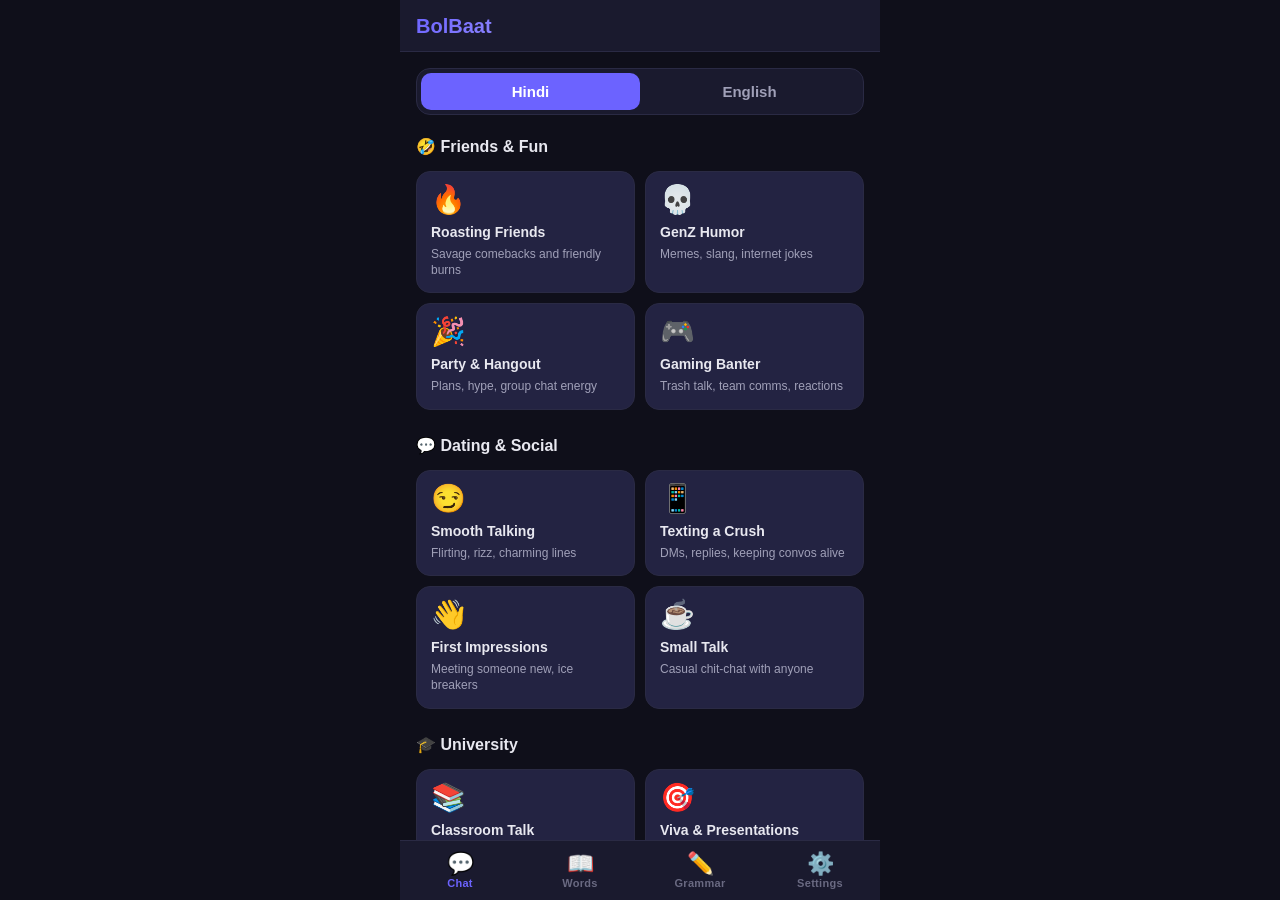
==== index.html @ b91c664c "feat: build BolBaat - AI-powered Hindi & English language learning PWA Chat-first language learning " ====
<!DOCTYPE html>
<html lang="en">
<head>
  <meta charset="UTF-8">
  <meta name="viewport" content="width=device-width, initial-scale=1.0, maximum-scale=1.0, user-scalable=no">
  <meta name="theme-color" content="#0f0f1a">
  <meta name="apple-mobile-web-app-capable" content="yes">
  <meta name="apple-mobile-web-app-status-bar-style" content="black-translucent">
  <link rel="manifest" href="manifest.json">
  <link rel="icon" type="image/svg+xml" href="assets/icons/icon.svg">
  <link rel="apple-touch-icon" href="assets/icons/icon-192.png">
  <title>BolBaat</title>
  <link rel="stylesheet" href="css/styles.css">
</head>
<body>
  <div id="app">
    <!-- Header -->
    <header id="app-header">
      <h1 id="header-title">BolBaat</h1>
      <div id="header-actions"></div>
    </header>

    <!-- Screen containers -->
    <main id="screens">
      <section id="screen-home" class="screen active"></section>
      <section id="screen-chat" class="screen"></section>
      <section id="screen-wordbank" class="screen"></section>
      <section id="screen-grammar" class="screen"></section>
      <section id="screen-settings" class="screen"></section>
    </main>

    <!-- Bottom Navigation -->
    <nav id="bottom-nav">
      <button class="nav-btn active" data-screen="home">
        <span class="nav-icon">💬</span>
        <span class="nav-label">Chat</span>
      </button>
      <button class="nav-btn" data-screen="wordbank">
        <span class="nav-icon">📖</span>
        <span class="nav-label">Words</span>
      </button>
      <button class="nav-btn" data-screen="grammar">
        <span class="nav-icon">✏️</span>
        <span class="nav-label">Grammar</span>
      </button>
      <button class="nav-btn" data-screen="settings">
        <span class="nav-icon">⚙️</span>
        <span class="nav-label">Settings</span>
      </button>
    </nav>

    <!-- Word Detail Popup (overlay) -->
    <div id="word-popup" class="popup hidden"></div>

    <!-- Toast container -->
    <div id="toast-container"></div>
  </div>

  <script src="js/storage.js"></script>
  <script src="js/scenarios.js"></script>
  <script src="js/ai.js"></script>
  <script src="js/chat.js"></script>
  <script src="js/wordbank.js"></script>
  <script src="js/grammar.js"></script>
  <script src="js/app.js"></script>
</body>
</html>
---- css/styles.css ----
/* ───── CSS Variables & Theme ───── */
:root {
  --bg-primary: #0f0f1a;
  --bg-secondary: #1a1a2e;
  --bg-card: #232342;
  --bg-card-hover: #2a2a50;
  --bg-input: #1e1e36;
  --text-primary: #e8e8f0;
  --text-secondary: #a0a0b8;
  --text-muted: #6a6a82;
  --accent: #6c63ff;
  --accent-light: #8b83ff;
  --accent-dim: rgba(108, 99, 255, 0.15);
  --success: #4caf50;
  --warning: #ff9800;
  --error: #f44336;
  --correction-grammar: #ff6b6b;
  --correction-word: #ffd93d;
  --correction-style: #6bcb77;
  --border: #2a2a44;
  --shadow: rgba(0, 0, 0, 0.3);
  --nav-height: 60px;
  --header-height: 52px;
  --radius: 14px;
  --radius-sm: 8px;
  --radius-xs: 6px;
}

.light-theme {
  --bg-primary: #f5f5fa;
  --bg-secondary: #ffffff;
  --bg-card: #ffffff;
  --bg-card-hover: #f0f0f5;
  --bg-input: #f0f0f5;
  --text-primary: #1a1a2e;
  --text-secondary: #555570;
  --text-muted: #8888a0;
  --border: #e0e0ea;
  --shadow: rgba(0, 0, 0, 0.08);
}

/* ───── Reset & Base ───── */
*, *::before, *::after {
  margin: 0;
  padding: 0;
  box-sizing: border-box;
}

html, body {
  height: 100%;
  overflow: hidden;
}

body {
  font-family: -apple-system, BlinkMacSystemFont, 'Segoe UI', Roboto, sans-serif;
  background: var(--bg-primary);
  color: var(--text-primary);
  line-height: 1.5;
  -webkit-font-smoothing: antialiased;
  -webkit-tap-highlight-color: transparent;
  user-select: none;
}

#app {
  display: flex;
  flex-direction: column;
  height: 100vh;
  height: 100dvh;
  max-width: 480px;
  margin: 0 auto;
  position: relative;
}

/* ───── Header ───── */
#app-header {
  display: flex;
  align-items: center;
  justify-content: space-between;
  height: var(--header-height);
  padding: 0 16px;
  background: var(--bg-secondary);
  border-bottom: 1px solid var(--border);
  flex-shrink: 0;
  z-index: 10;
}

#header-title {
  font-size: 20px;
  font-weight: 700;
  background: linear-gradient(135deg, var(--accent), var(--accent-light));
  -webkit-background-clip: text;
  -webkit-text-fill-color: transparent;
  background-clip: text;
}

#header-actions {
  display: flex;
  gap: 8px;
}

.header-btn {
  background: var(--bg-card);
  border: 1px solid var(--border);
  color: var(--text-primary);
  padding: 6px 12px;
  border-radius: var(--radius-sm);
  font-size: 14px;
  font-weight: 600;
  cursor: pointer;
  transition: background 0.2s;
}

.header-btn:active {
  background: var(--accent-dim);
}

/* ───── Screens ───── */
#screens {
  flex: 1;
  overflow: hidden;
  position: relative;
}

.screen {
  position: absolute;
  inset: 0;
  overflow-y: auto;
  overflow-x: hidden;
  -webkit-overflow-scrolling: touch;
  padding: 16px;
  opacity: 0;
  transform: translateY(8px);
  pointer-events: none;
  transition: opacity 0.25s ease, transform 0.25s ease;
}

.screen.active {
  opacity: 1;
  transform: translateY(0);
  pointer-events: auto;
}

/* ───── Bottom Navigation ───── */
#bottom-nav {
  display: flex;
  height: var(--nav-height);
  background: var(--bg-secondary);
  border-top: 1px solid var(--border);
  flex-shrink: 0;
  z-index: 10;
  padding-bottom: env(safe-area-inset-bottom, 0);
}

#bottom-nav.hidden {
  display: none;
}

.nav-btn {
  flex: 1;
  display: flex;
  flex-direction: column;
  align-items: center;
  justify-content: center;
  gap: 2px;
  background: none;
  border: none;
  color: var(--text-muted);
  cursor: pointer;
  transition: color 0.2s;
  font-family: inherit;
  padding: 4px;
}

.nav-btn.active {
  color: var(--accent);
}

.nav-icon {
  font-size: 22px;
  line-height: 1;
}

.nav-label {
  font-size: 11px;
  font-weight: 600;
  letter-spacing: 0.3px;
}

/* ───── Home Screen ───── */
.home-container {
  padding-bottom: 20px;
}

.lang-toggle {
  display: flex;
  background: var(--bg-secondary);
  border-radius: var(--radius);
  padding: 4px;
  margin-bottom: 20px;
  border: 1px solid var(--border);
}

.lang-toggle button {
  flex: 1;
  padding: 10px;
  border: none;
  border-radius: 10px;
  background: transparent;
  color: var(--text-secondary);
  font-size: 15px;
  font-weight: 600;
  cursor: pointer;
  transition: all 0.25s;
  font-family: inherit;
}

.lang-toggle button.active {
  background: var(--accent);
  color: white;
}

.category-section {
  margin-bottom: 24px;
}

.category-title {
  font-size: 16px;
  font-weight: 700;
  margin-bottom: 12px;
  color: var(--text-primary);
}

.scenario-grid {
  display: grid;
  grid-template-columns: repeat(2, 1fr);
  gap: 10px;
}

.scenario-card {
  display: flex;
  flex-direction: column;
  gap: 4px;
  padding: 14px;
  background: var(--bg-card);
  border-radius: var(--radius);
  border: 1px solid var(--border);
  cursor: pointer;
  transition: all 0.2s;
}

.scenario-card:active {
  background: var(--bg-card-hover);
  transform: scale(0.97);
}

.scenario-emoji {
  font-size: 28px;
  line-height: 1;
}

.scenario-title {
  font-size: 14px;
  font-weight: 600;
  color: var(--text-primary);
  margin-top: 4px;
}

.scenario-desc {
  font-size: 12px;
  color: var(--text-secondary);
  line-height: 1.3;
}

/* ───── Chat Interface ───── */
#screen-chat {
  padding: 0;
  display: flex;
  flex-direction: column;
}

#screen-chat.active {
  display: flex;
}

.chat-messages {
  flex: 1;
  overflow-y: auto;
  -webkit-overflow-scrolling: touch;
  padding: 16px;
  display: flex;
  flex-direction: column;
  gap: 10px;
}

.chat-bubble {
  max-width: 85%;
  padding: 10px 14px;
  border-radius: 18px;
  animation: bubbleIn 0.25s ease;
  word-wrap: break-word;
}

@keyframes bubbleIn {
  from {
    opacity: 0;
    transform: translateY(10px) scale(0.95);
  }
  to {
    opacity: 1;
    transform: translateY(0) scale(1);
  }
}

.chat-bubble.user {
  align-self: flex-end;
  background: var(--accent);
  color: white;
  border-bottom-right-radius: 4px;
}

.chat-bubble.assistant {
  align-self: flex-start;
  background: var(--bg-card);
  color: var(--text-primary);
  border-bottom-left-radius: 4px;
  border: 1px solid var(--border);
}

.bubble-text {
  font-size: 15px;
  line-height: 1.5;
}

.tappable-word {
  cursor: pointer;
  border-radius: 3px;
  transition: background 0.15s;
}

.chat-bubble.assistant .tappable-word:active {
  background: var(--accent-dim);
}

/* Corrections */
.corrections {
  margin-top: 10px;
  padding-top: 10px;
  border-top: 1px solid var(--border);
  display: flex;
  flex-direction: column;
  gap: 6px;
}

.correction {
  font-size: 13px;
  padding: 6px 10px;
  border-radius: var(--radius-xs);
  line-height: 1.4;
}

.correction.grammar {
  background: rgba(255, 107, 107, 0.1);
  border-left: 3px solid var(--correction-grammar);
  color: var(--correction-grammar);
}

.correction.word {
  background: rgba(255, 217, 61, 0.1);
  border-left: 3px solid var(--correction-word);
  color: var(--correction-word);
}

.correction.style {
  background: rgba(107, 203, 119, 0.1);
  border-left: 3px solid var(--correction-style);
  color: var(--correction-style);
}

.chat-system {
  text-align: center;
  font-size: 13px;
  color: var(--text-muted);
  padding: 8px 16px;
  background: var(--accent-dim);
  border-radius: var(--radius);
  align-self: center;
}

/* Typing indicator */
.typing-indicator {
  display: flex;
  gap: 4px;
  padding: 14px 18px;
  align-items: center;
}

.typing-indicator span {
  width: 8px;
  height: 8px;
  background: var(--text-muted);
  border-radius: 50%;
  animation: typingDot 1.4s infinite;
}

.typing-indicator span:nth-child(2) {
  animation-delay: 0.2s;
}

.typing-indicator span:nth-child(3) {
  animation-delay: 0.4s;
}

@keyframes typingDot {
  0%, 60%, 100% { transform: translateY(0); opacity: 0.4; }
  30% { transform: translateY(-6px); opacity: 1; }
}

/* Chat input bar */
.chat-input-bar {
  display: flex;
  gap: 8px;
  padding: 10px 16px;
  padding-bottom: calc(10px + env(safe-area-inset-bottom, 0));
  background: var(--bg-secondary);
  border-top: 1px solid var(--border);
  flex-shrink: 0;
}

.chat-input-bar input {
  flex: 1;
  padding: 10px 16px;
  border-radius: 24px;
  border: 1px solid var(--border);
  background: var(--bg-input);
  color: var(--text-primary);
  font-size: 15px;
  outline: none;
  font-family: inherit;
  transition: border-color 0.2s;
}

.chat-input-bar input:focus {
  border-color: var(--accent);
}

.chat-input-bar input::placeholder {
  color: var(--text-muted);
}

#chat-send {
  width: 44px;
  height: 44px;
  border-radius: 50%;
  border: none;
  background: var(--accent);
  color: white;
  font-size: 18px;
  cursor: pointer;
  display: flex;
  align-items: center;
  justify-content: center;
  flex-shrink: 0;
  transition: background 0.2s, transform 0.1s;
}

#chat-send:active {
  transform: scale(0.9);
}

#chat-send:disabled {
  background: var(--text-muted);
}

/* ───── Word Popup ───── */
.popup {
  position: fixed;
  inset: 0;
  background: rgba(0, 0, 0, 0.6);
  display: flex;
  align-items: flex-end;
  justify-content: center;
  z-index: 100;
  animation: fadeIn 0.2s;
}

.popup.hidden {
  display: none;
}

@keyframes fadeIn {
  from { opacity: 0; }
  to { opacity: 1; }
}

.popup-content {
  width: 100%;
  max-width: 480px;
  max-height: 75vh;
  background: var(--bg-secondary);
  border-radius: var(--radius) var(--radius) 0 0;
  overflow-y: auto;
  animation: slideUp 0.3s ease;
}

@keyframes slideUp {
  from { transform: translateY(100%); }
  to { transform: translateY(0); }
}

.popup-header {
  display: flex;
  align-items: center;
  justify-content: space-between;
  padding: 16px 20px;
  border-bottom: 1px solid var(--border);
  position: sticky;
  top: 0;
  background: var(--bg-secondary);
}

.popup-header h3 {
  font-size: 20px;
  font-weight: 700;
  color: var(--accent);
}

.popup-close {
  width: 32px;
  height: 32px;
  border-radius: 50%;
  border: none;
  background: var(--bg-card);
  color: var(--text-primary);
  font-size: 16px;
  cursor: pointer;
  display: flex;
  align-items: center;
  justify-content: center;
}

.popup-body {
  padding: 16px 20px 24px;
}

.word-meanings p {
  font-size: 15px;
  margin-bottom: 6px;
}

.word-formality {
  margin: 10px 0;
}

.word-examples, .word-related, .word-tip {
  margin-top: 14px;
}

.word-examples h4, .word-related h4, .word-tip h4 {
  font-size: 13px;
  color: var(--text-muted);
  text-transform: uppercase;
  letter-spacing: 0.5px;
  margin-bottom: 6px;
}

.example-text {
  font-size: 14px;
  color: var(--text-secondary);
  font-style: italic;
  margin-bottom: 4px;
}

.related-tags {
  display: flex;
  flex-wrap: wrap;
  gap: 6px;
}

.tag {
  padding: 4px 10px;
  background: var(--accent-dim);
  color: var(--accent-light);
  border-radius: 20px;
  font-size: 13px;
}

.word-tip p {
  font-size: 14px;
  color: var(--text-secondary);
}

.save-word-btn {
  width: 100%;
  padding: 12px;
  margin-top: 16px;
  border: none;
  border-radius: var(--radius-sm);
  background: var(--accent);
  color: white;
  font-size: 15px;
  font-weight: 600;
  cursor: pointer;
  font-family: inherit;
  transition: background 0.2s;
}

.save-word-btn:active {
  background: var(--accent-light);
}

/* ───── Badges ───── */
.badge {
  display: inline-block;
  padding: 2px 8px;
  border-radius: 12px;
  font-size: 11px;
  font-weight: 600;
  text-transform: uppercase;
  letter-spacing: 0.5px;
}

.badge-slang {
  background: rgba(255, 107, 107, 0.15);
  color: #ff6b6b;
}

.badge-casual {
  background: rgba(255, 217, 61, 0.15);
  color: #ffd93d;
}

.badge-neutral {
  background: rgba(108, 99, 255, 0.15);
  color: var(--accent-light);
}

.badge-formal {
  background: rgba(107, 203, 119, 0.15);
  color: #6bcb77;
}

/* ───── Word Bank ───── */
.wordbank-container {
  padding-bottom: 20px;
}

.wordbank-header {
  display: flex;
  gap: 10px;
  margin-bottom: 12px;
}

.search-input {
  flex: 1;
  padding: 10px 16px;
  border-radius: var(--radius);
  border: 1px solid var(--border);
  background: var(--bg-input);
  color: var(--text-primary);
  font-size: 14px;
  outline: none;
  font-family: inherit;
}

.search-input:focus {
  border-color: var(--accent);
}

.search-input::placeholder {
  color: var(--text-muted);
}

.review-btn {
  padding: 10px 16px;
  border: none;
  border-radius: var(--radius);
  background: var(--accent);
  color: white;
  font-size: 14px;
  font-weight: 600;
  cursor: pointer;
  white-space: nowrap;
  font-family: inherit;
}

.word-count {
  font-size: 13px;
  color: var(--text-muted);
  margin-bottom: 12px;
}

.wordbank-list {
  display: flex;
  flex-direction: column;
  gap: 10px;
}

.word-card {
  background: var(--bg-card);
  border-radius: var(--radius);
  padding: 14px;
  border: 1px solid var(--border);
}

.word-card-header {
  display: flex;
  align-items: center;
  justify-content: space-between;
  margin-bottom: 6px;
}

.word-term {
  font-size: 17px;
  font-weight: 700;
  color: var(--accent);
}

.word-meaning {
  font-size: 14px;
  color: var(--text-primary);
  margin-bottom: 2px;
}

.word-meaning-hi {
  font-size: 13px;
  color: var(--text-secondary);
}

.word-card-footer {
  display: flex;
  align-items: center;
  justify-content: space-between;
  margin-top: 8px;
  padding-top: 8px;
  border-top: 1px solid var(--border);
}

.word-scenario {
  font-size: 12px;
  color: var(--text-muted);
}

.delete-word-btn {
  background: none;
  border: none;
  color: var(--error);
  font-size: 12px;
  cursor: pointer;
  padding: 4px 8px;
  font-family: inherit;
}

/* ───── Flashcard Review ───── */
.flashcard-container {
  display: flex;
  flex-direction: column;
  align-items: center;
  padding: 20px 0;
  height: 100%;
}

.flashcard-progress {
  font-size: 14px;
  color: var(--text-muted);
  margin-bottom: 24px;
}

.flashcard {
  width: 100%;
  min-height: 200px;
  background: var(--bg-card);
  border-radius: var(--radius);
  border: 2px solid var(--border);
  display: flex;
  align-items: center;
  justify-content: center;
  cursor: pointer;
  transition: transform 0.3s, border-color 0.3s;
  padding: 24px;
  text-align: center;
}

.flashcard.flipped {
  border-color: var(--accent);
}

.flashcard-front h2 {
  font-size: 28px;
  color: var(--accent);
}

.flashcard-hint {
  font-size: 13px;
  color: var(--text-muted);
  margin-top: 8px;
}

.flashcard-back h3 {
  font-size: 20px;
  color: var(--text-primary);
}

.fc-hindi {
  font-size: 16px;
  color: var(--text-secondary);
  margin-top: 8px;
}

.flashcard-back .example-text {
  margin-top: 12px;
}

.flashcard-actions {
  display: flex;
  gap: 12px;
  margin-top: 24px;
  width: 100%;
}

.fc-btn {
  flex: 1;
  padding: 14px;
  border: none;
  border-radius: var(--radius-sm);
  font-size: 15px;
  font-weight: 600;
  cursor: pointer;
  font-family: inherit;
  transition: transform 0.1s;
}

.fc-btn:active {
  transform: scale(0.95);
}

.fc-hard {
  background: rgba(244, 67, 54, 0.15);
  color: var(--error);
}

.fc-ok {
  background: rgba(255, 152, 0, 0.15);
  color: var(--warning);
}

.fc-easy {
  background: rgba(76, 175, 80, 0.15);
  color: var(--success);
}

.fc-exit {
  margin-top: 16px;
  background: none;
  border: none;
  color: var(--text-muted);
  font-size: 14px;
  cursor: pointer;
  padding: 8px;
  font-family: inherit;
}

.review-complete {
  display: flex;
  flex-direction: column;
  align-items: center;
  justify-content: center;
  height: 60%;
  text-align: center;
}

.complete-icon {
  font-size: 48px;
  margin-bottom: 16px;
}

.review-complete h2 {
  font-size: 22px;
  margin-bottom: 8px;
}

.review-complete p {
  color: var(--text-secondary);
  margin-bottom: 24px;
}

/* ───── Grammar Zone ───── */
.grammar-container {
  padding-bottom: 20px;
}

.section-title {
  font-size: 18px;
  font-weight: 700;
  margin-bottom: 12px;
  margin-top: 4px;
  color: var(--text-primary);
}

.section-desc {
  font-size: 14px;
  color: var(--text-secondary);
  margin-bottom: 12px;
  margin-top: -8px;
}

.lesson-list {
  display: flex;
  flex-direction: column;
  gap: 8px;
  margin-bottom: 24px;
}

.lesson-card {
  display: flex;
  align-items: center;
  gap: 12px;
  padding: 14px;
  background: var(--bg-card);
  border-radius: var(--radius);
  border: 1px solid var(--border);
  cursor: pointer;
  transition: all 0.2s;
}

.lesson-card:active {
  background: var(--bg-card-hover);
}

.lesson-card.completed {
  border-color: var(--success);
  border-left: 3px solid var(--success);
}

.lesson-check {
  font-size: 22px;
  flex-shrink: 0;
}

.lesson-info h3 {
  font-size: 15px;
  font-weight: 600;
}

.lesson-info p {
  font-size: 13px;
  color: var(--text-secondary);
  margin-top: 2px;
}

/* Lesson content */
.lesson-container {
  padding-bottom: 24px;
}

.back-btn {
  background: none;
  border: none;
  color: var(--accent);
  font-size: 15px;
  font-weight: 600;
  cursor: pointer;
  padding: 4px 0;
  margin-bottom: 16px;
  font-family: inherit;
}

.lesson-content {
  line-height: 1.7;
}

.lesson-content h3 {
  font-size: 18px;
  margin-bottom: 12px;
  color: var(--accent);
}

.lesson-content h4 {
  font-size: 15px;
  margin-top: 16px;
  margin-bottom: 8px;
  color: var(--text-primary);
}

.lesson-content p {
  font-size: 14px;
  margin-bottom: 6px;
  color: var(--text-primary);
}

.grammar-example {
  background: var(--bg-card);
  border-radius: var(--radius-sm);
  padding: 12px 14px;
  margin: 10px 0;
  border: 1px solid var(--border);
}

.grammar-example .wrong {
  color: var(--correction-grammar);
}

.grammar-example .right {
  color: var(--correction-style);
}

.grammar-table {
  width: 100%;
  border-collapse: collapse;
  margin: 10px 0;
  font-size: 14px;
}

.grammar-table th {
  background: var(--bg-card);
  padding: 8px 12px;
  text-align: left;
  font-weight: 600;
  border: 1px solid var(--border);
}

.grammar-table td {
  padding: 8px 12px;
  border: 1px solid var(--border);
}

.mark-complete-btn {
  margin-top: 20px;
}

.mark-complete-btn.completed {
  background: var(--success);
}

/* AI Grammar Q&A */
.ai-grammar-section {
  margin-top: 8px;
  padding-top: 16px;
  border-top: 1px solid var(--border);
}

.ai-grammar-input {
  display: flex;
  gap: 8px;
  margin-bottom: 12px;
}

.ai-grammar-input input {
  flex: 1;
  padding: 10px 16px;
  border-radius: var(--radius);
  border: 1px solid var(--border);
  background: var(--bg-input);
  color: var(--text-primary);
  font-size: 14px;
  outline: none;
  font-family: inherit;
}

.ai-grammar-input input:focus {
  border-color: var(--accent);
}

.ai-grammar-input input::placeholder {
  color: var(--text-muted);
}

.ai-grammar-input button {
  padding: 10px 20px;
  border: none;
  border-radius: var(--radius);
  background: var(--accent);
  color: white;
  font-size: 14px;
  font-weight: 600;
  cursor: pointer;
  font-family: inherit;
}

.ai-answer {
  background: var(--bg-card);
  border-radius: var(--radius);
  padding: 14px;
  font-size: 14px;
  line-height: 1.6;
  border: 1px solid var(--border);
}

/* ───── Settings ───── */
.settings-container {
  padding-bottom: 40px;
}

.settings-section {
  background: var(--bg-card);
  border-radius: var(--radius);
  padding: 16px;
  margin-bottom: 16px;
  border: 1px solid var(--border);
}

.settings-section h3 {
  font-size: 16px;
  font-weight: 700;
  margin-bottom: 12px;
  color: var(--accent);
}

.settings-section label {
  display: block;
  font-size: 13px;
  font-weight: 600;
  color: var(--text-secondary);
  margin-bottom: 4px;
  margin-top: 12px;
}

.settings-section label:first-of-type {
  margin-top: 0;
}

.optional {
  font-weight: 400;
  color: var(--text-muted);
}

.settings-section select,
.settings-section input[type="text"],
.settings-section input[type="password"] {
  width: 100%;
  padding: 10px 12px;
  border-radius: var(--radius-sm);
  border: 1px solid var(--border);
  background: var(--bg-input);
  color: var(--text-primary);
  font-size: 14px;
  outline: none;
  font-family: inherit;
  appearance: none;
}

.settings-section select {
  background-image: url("data:image/svg+xml,%3Csvg xmlns='http://www.w3.org/2000/svg' width='12' height='12' viewBox='0 0 12 12'%3E%3Cpath fill='%23a0a0b8' d='M6 8L1 3h10z'/%3E%3C/svg%3E");
  background-repeat: no-repeat;
  background-position: right 12px center;
  padding-right: 32px;
}

.settings-section input:focus,
.settings-section select:focus {
  border-color: var(--accent);
}

.api-key-field {
  display: flex;
  gap: 8px;
}

.api-key-field input {
  flex: 1;
}

.toggle-key-btn {
  padding: 8px 12px;
  border: 1px solid var(--border);
  border-radius: var(--radius-sm);
  background: var(--bg-input);
  color: var(--text-secondary);
  font-size: 13px;
  cursor: pointer;
  font-family: inherit;
  white-space: nowrap;
}

.setting-hint {
  font-size: 12px;
  color: var(--text-muted);
  margin-top: 6px;
}

.stats-grid {
  display: grid;
  grid-template-columns: 1fr 1fr;
  gap: 10px;
}

.stat-card {
  background: var(--bg-input);
  border-radius: var(--radius-sm);
  padding: 16px;
  text-align: center;
}

.stat-number {
  display: block;
  font-size: 28px;
  font-weight: 700;
  color: var(--accent);
}

.stat-label {
  display: block;
  font-size: 12px;
  color: var(--text-muted);
  margin-top: 4px;
}

/* ───── Buttons ───── */
.primary-btn {
  display: block;
  width: 100%;
  padding: 14px;
  border: none;
  border-radius: var(--radius-sm);
  background: var(--accent);
  color: white;
  font-size: 15px;
  font-weight: 600;
  cursor: pointer;
  font-family: inherit;
  transition: background 0.2s;
}

.primary-btn:active {
  background: var(--accent-light);
}

.danger-btn {
  display: block;
  width: 100%;
  padding: 14px;
  border: 1px solid var(--error);
  border-radius: var(--radius-sm);
  background: rgba(244, 67, 54, 0.1);
  color: var(--error);
  font-size: 15px;
  font-weight: 600;
  cursor: pointer;
  font-family: inherit;
}

/* ───── Empty State ───── */
.empty-state {
  display: flex;
  flex-direction: column;
  align-items: center;
  justify-content: center;
  height: 60%;
  text-align: center;
  color: var(--text-secondary);
}

.empty-icon {
  font-size: 48px;
  margin-bottom: 12px;
}

.empty-state h2 {
  color: var(--text-primary);
  margin-bottom: 8px;
}

/* ───── Loading ───── */
.loading-dots {
  display: flex;
  gap: 6px;
  justify-content: center;
  padding: 20px;
}

.loading-dots span {
  width: 8px;
  height: 8px;
  background: var(--accent);
  border-radius: 50%;
  animation: typingDot 1.4s infinite;
}

.loading-dots span:nth-child(2) {
  animation-delay: 0.2s;
}

.loading-dots span:nth-child(3) {
  animation-delay: 0.4s;
}

/* ───── Toast ───── */
#toast-container {
  position: fixed;
  bottom: calc(var(--nav-height) + 16px);
  left: 50%;
  transform: translateX(-50%);
  z-index: 200;
  pointer-events: none;
}

.toast {
  background: var(--bg-card);
  color: var(--text-primary);
  padding: 10px 20px;
  border-radius: var(--radius);
  font-size: 14px;
  font-weight: 600;
  border: 1px solid var(--accent);
  opacity: 0;
  transform: translateY(10px);
  transition: opacity 0.3s, transform 0.3s;
  white-space: nowrap;
}

.toast.show {
  opacity: 1;
  transform: translateY(0);
}

/* ───── Error ───── */
.error-text {
  color: var(--error);
  font-size: 14px;
  text-align: center;
  padding: 12px;
}

/* ───── Utility ───── */
.hidden {
  display: none !important;
}

/* Scrollbar styling */
::-webkit-scrollbar {
  width: 4px;
}

::-webkit-scrollbar-track {
  background: transparent;
}

::-webkit-scrollbar-thumb {
  background: var(--border);
  border-radius: 4px;
}

/* Focus visible for accessibility */
:focus-visible {
  outline: 2px solid var(--accent);
  outline-offset: 2px;
}
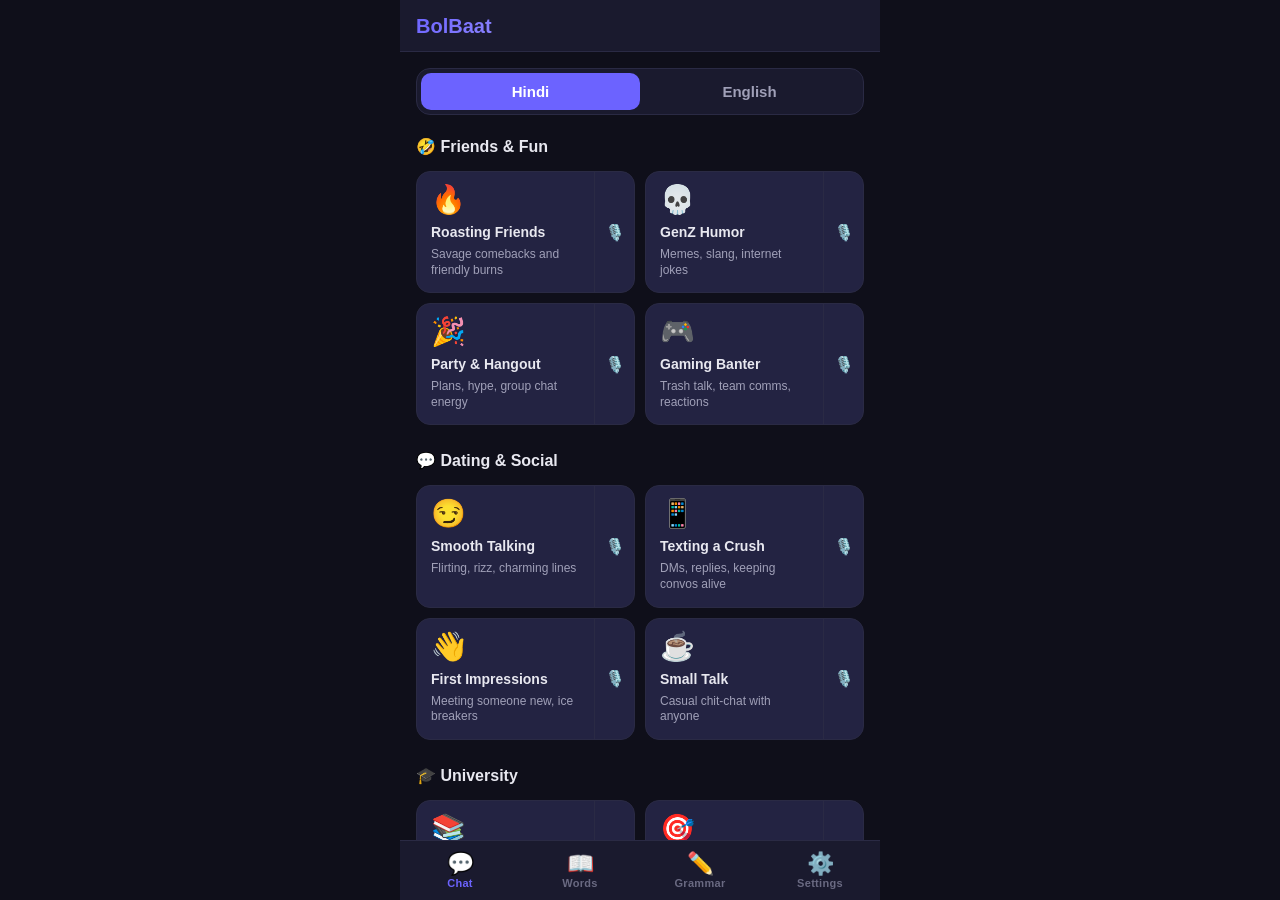
==== commit 0bc4a166: "feat: add full voice conversation mode - Speech-to-text via Web Speech API (Chrome Android) - Text-t" ====
--- a/index.html
+++ b/index.html
@@ -27,6 +27,7 @@
       <section id="screen-wordbank" class="screen"></section>
       <section id="screen-grammar" class="screen"></section>
       <section id="screen-settings" class="screen"></section>
+      <section id="screen-voice" class="screen"></section>
     </main>
 
     <!-- Bottom Navigation -->
@@ -62,6 +63,7 @@
   <script src="js/chat.js"></script>
   <script src="js/wordbank.js"></script>
   <script src="js/grammar.js"></script>
+  <script src="js/voice.js"></script>
   <script src="js/app.js"></script>
 </body>
 </html>
--- a/css/styles.css
+++ b/css/styles.css
@@ -238,19 +238,43 @@
 
 .scenario-card {
   display: flex;
+  align-items: stretch;
+  background: var(--bg-card);
+  border-radius: var(--radius);
+  border: 1px solid var(--border);
+  overflow: hidden;
+  transition: all 0.2s;
+}
+
+.scenario-card-main {
+  flex: 1;
+  display: flex;
   flex-direction: column;
   gap: 4px;
   padding: 14px;
-  background: var(--bg-card);
-  border-radius: var(--radius);
-  border: 1px solid var(--border);
-  cursor: pointer;
-  transition: all 0.2s;
-}
-
-.scenario-card:active {
+  cursor: pointer;
+}
+
+.scenario-card-main:active {
   background: var(--bg-card-hover);
-  transform: scale(0.97);
+}
+
+.scenario-voice-btn {
+  display: flex;
+  align-items: center;
+  justify-content: center;
+  width: 40px;
+  background: none;
+  border: none;
+  border-left: 1px solid var(--border);
+  font-size: 16px;
+  cursor: pointer;
+  transition: background 0.2s;
+  flex-shrink: 0;
+}
+
+.scenario-voice-btn:active {
+  background: var(--accent-dim);
 }
 
 .scenario-emoji {
@@ -1344,3 +1368,231 @@
   outline: 2px solid var(--accent);
   outline-offset: 2px;
 }
+
+/* ───── Voice Mode ───── */
+#screen-voice {
+  padding: 0;
+  display: flex;
+  flex-direction: column;
+}
+
+#screen-voice.active {
+  display: flex;
+}
+
+.voice-container {
+  flex: 1;
+  display: flex;
+  flex-direction: column;
+  align-items: center;
+  padding: 24px 16px;
+  position: relative;
+}
+
+.voice-scenario {
+  display: flex;
+  flex-direction: column;
+  align-items: center;
+  gap: 4px;
+  margin-bottom: 16px;
+}
+
+.voice-scenario-emoji {
+  font-size: 36px;
+}
+
+.voice-scenario-name {
+  font-size: 16px;
+  font-weight: 600;
+  color: var(--text-primary);
+}
+
+.voice-lang-badge {
+  font-size: 12px;
+  padding: 2px 10px;
+  border-radius: 12px;
+  background: var(--accent-dim);
+  color: var(--accent-light);
+  font-weight: 600;
+}
+
+.voice-display {
+  flex: 1;
+  display: flex;
+  flex-direction: column;
+  align-items: center;
+  justify-content: center;
+  width: 100%;
+  text-align: center;
+  gap: 16px;
+  min-height: 0;
+}
+
+.voice-status {
+  font-size: 15px;
+  color: var(--text-muted);
+  font-weight: 500;
+}
+
+.voice-transcript {
+  width: 100%;
+  max-height: 200px;
+  overflow-y: auto;
+  display: flex;
+  flex-direction: column;
+  gap: 10px;
+  padding: 0 8px;
+}
+
+.transcript-interim {
+  font-size: 18px;
+  color: var(--text-secondary);
+  font-style: italic;
+  animation: fadeIn 0.2s;
+}
+
+.transcript-final {
+  font-size: 18px;
+  color: var(--text-primary);
+  font-weight: 500;
+}
+
+.transcript-you,
+.transcript-ai {
+  font-size: 15px;
+  line-height: 1.5;
+  text-align: left;
+  padding: 10px 14px;
+  border-radius: var(--radius-sm);
+}
+
+.transcript-you {
+  background: var(--accent-dim);
+  color: var(--text-primary);
+}
+
+.transcript-ai {
+  background: var(--bg-card);
+  color: var(--text-primary);
+  border: 1px solid var(--border);
+}
+
+.transcript-label {
+  font-weight: 700;
+  font-size: 12px;
+  text-transform: uppercase;
+  letter-spacing: 0.5px;
+  display: block;
+  margin-bottom: 4px;
+  color: var(--text-muted);
+}
+
+.voice-corrections {
+  width: 100%;
+  display: flex;
+  flex-direction: column;
+  gap: 6px;
+  padding: 0 8px;
+  margin-bottom: 8px;
+}
+
+.voice-corrections .correction {
+  text-align: left;
+}
+
+/* Mic button */
+.voice-controls {
+  display: flex;
+  flex-direction: column;
+  align-items: center;
+  gap: 12px;
+  margin-top: auto;
+  padding-top: 16px;
+}
+
+.voice-mic-btn {
+  width: 80px;
+  height: 80px;
+  border-radius: 50%;
+  border: none;
+  background: var(--accent);
+  color: white;
+  cursor: pointer;
+  position: relative;
+  display: flex;
+  align-items: center;
+  justify-content: center;
+  transition: transform 0.15s, background 0.2s;
+  z-index: 1;
+}
+
+.voice-mic-btn:active {
+  transform: scale(0.93);
+}
+
+.voice-mic-btn.listening {
+  background: var(--error);
+  animation: micPulse 1.5s infinite;
+}
+
+@keyframes micPulse {
+  0%, 100% { transform: scale(1); }
+  50% { transform: scale(1.05); }
+}
+
+.mic-icon {
+  display: flex;
+  align-items: center;
+  justify-content: center;
+  z-index: 2;
+}
+
+.mic-ripple {
+  position: absolute;
+  inset: -10px;
+  border-radius: 50%;
+  border: 3px solid var(--accent);
+  opacity: 0;
+  z-index: 0;
+  pointer-events: none;
+}
+
+.mic-ripple.active {
+  animation: rippleOut 1.5s infinite;
+}
+
+@keyframes rippleOut {
+  0% {
+    inset: -2px;
+    opacity: 0.6;
+  }
+  100% {
+    inset: -30px;
+    opacity: 0;
+  }
+}
+
+.voice-stop-btn {
+  padding: 8px 20px;
+  border: 1px solid var(--border);
+  border-radius: var(--radius);
+  background: var(--bg-card);
+  color: var(--text-primary);
+  font-size: 13px;
+  font-weight: 600;
+  cursor: pointer;
+  font-family: inherit;
+}
+
+.voice-hint {
+  font-size: 13px;
+  color: var(--text-muted);
+  margin-top: 12px;
+  padding-bottom: env(safe-area-inset-bottom, 8px);
+}
+
+/* Voice button in header */
+.voice-btn {
+  font-size: 16px;
+  padding: 6px 10px;
+}
